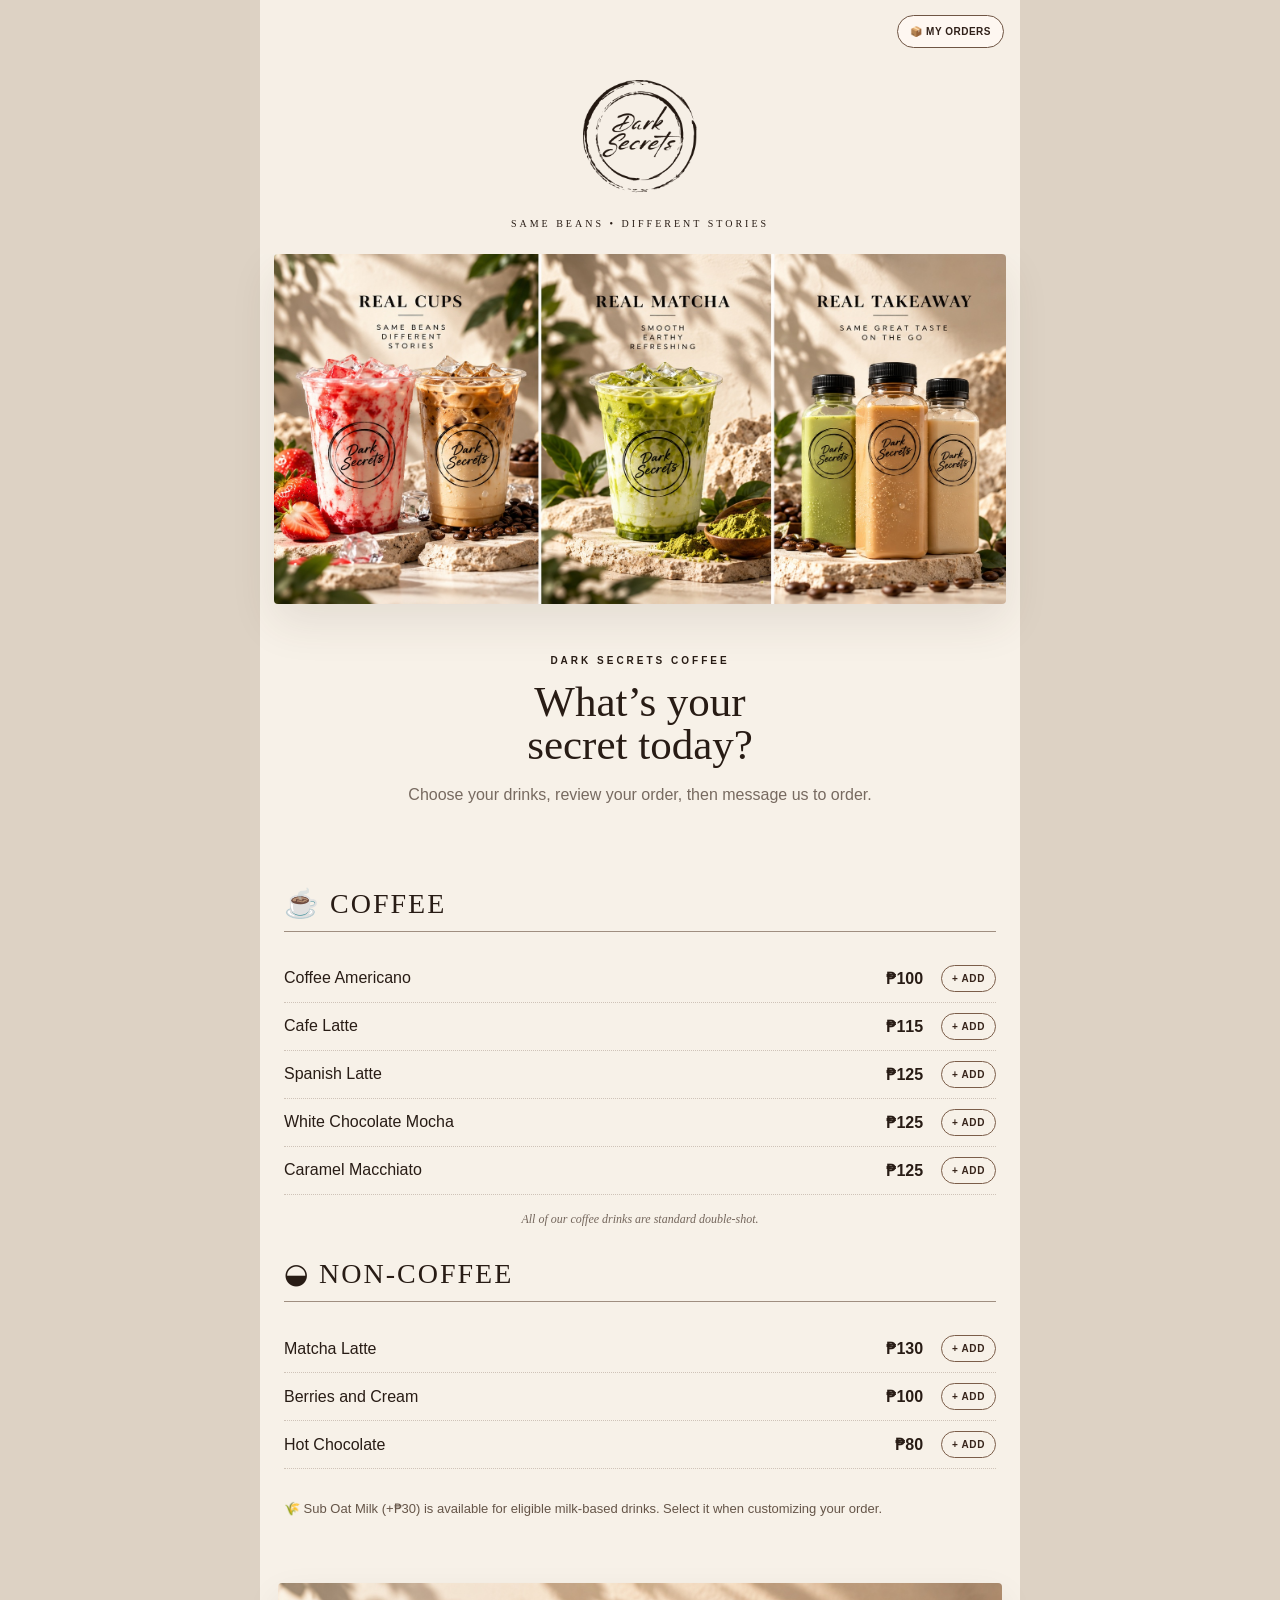
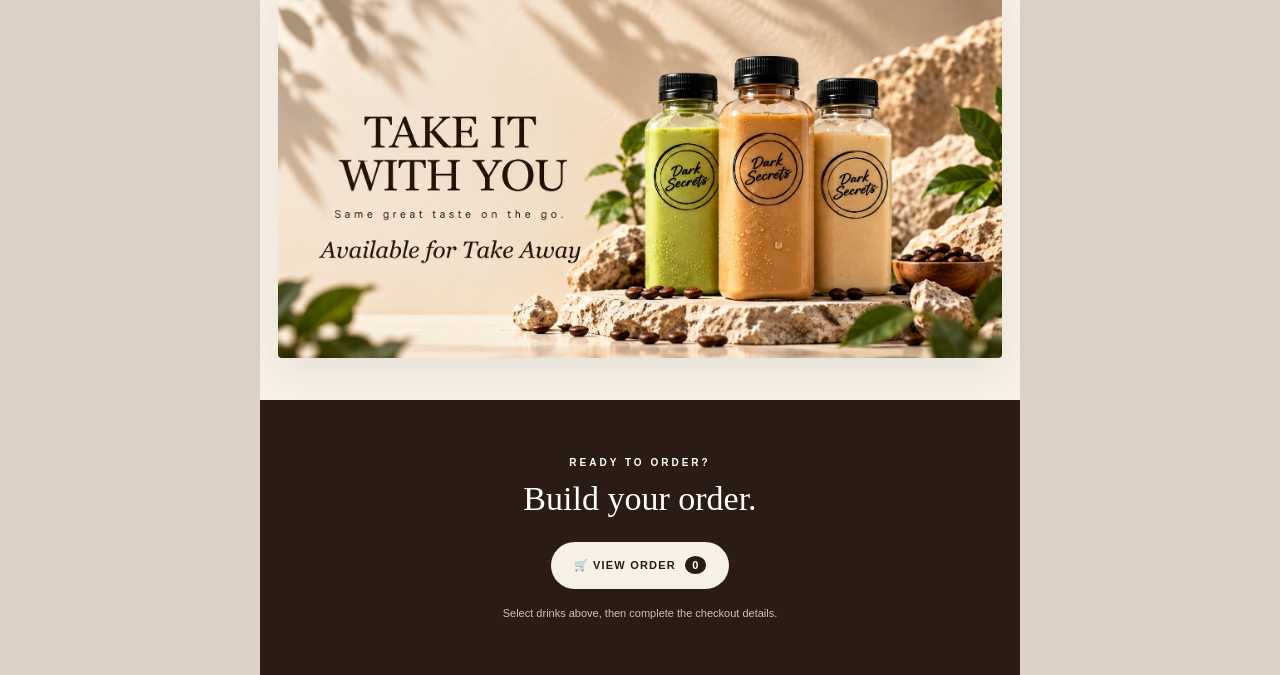
==== index.html @ 608a54c8 "Fix Messenger side-tab alignment and mobile positioning" ====
<!doctype html>
<html lang="en">
<head>
<meta charset="utf-8">
<meta name="viewport" content="width=device-width,initial-scale=1,viewport-fit=cover">
<meta name="theme-color" content="#f5efe6">
<title>Dark Secrets Coffee | Digital Menu</title>
<meta name="description" content="Dark Secrets Coffee digital menu">
<link rel="stylesheet" href="style.css?v=ui-test3">
<link rel="stylesheet" href="tracking.css?v=messenger-fix3">
<style>
/* TEST: show only the receipt when checkout has succeeded. */
#orderModal.confirmation-active > .order-sheet > .eyebrow,
#orderModal.confirmation-active > .order-sheet > #orderTitle,
#orderModal.confirmation-active > .order-sheet > #orderLines,
#orderModal.confirmation-active > .order-sheet > .order-total {
  display: none;
}
</style>

</head>
<body>
<main>
<header class="brand">
  <nav class="tracking-nav" aria-label="Order tracking"><button id="myOrdersBtn" type="button">📦 MY ORDERS <span id="savedOrdersCount"></span></button></nav>
  <img class="brand-logo" src="assets/dark-secrets-logo.png" alt="Dark Secrets Coffee logo">
  <p>SAME BEANS • DIFFERENT STORIES</p>
</header>
<section class="visual"><img src="assets/dark-secrets-products.jpg" alt="Dark Secrets featured drinks and takeaway bottles"></section>
<section class="welcome"><span>DARK SECRETS COFFEE</span><h1>What’s your<br>secret today?</h1><p>Choose your drinks, review your order, then message us to order.</p></section>

<section class="menu">
  <div class="group">
    <h2>☕ Coffee</h2>
    <div class="menu-item" data-name="Coffee Americano" data-price="100" data-drink="true"><span>Coffee Americano</span><b>₱100</b><button class="add-btn" type="button">+ ADD</button></div>
    <div class="menu-item" data-name="Cafe Latte" data-price="115" data-drink="true"><span>Cafe Latte</span><b>₱115</b><button class="add-btn" type="button">+ ADD</button></div>
    <div class="menu-item" data-name="Spanish Latte" data-price="125" data-drink="true"><span>Spanish Latte</span><b>₱125</b><button class="add-btn" type="button">+ ADD</button></div>
    <div class="menu-item" data-name="White Chocolate Mocha" data-price="125" data-drink="true"><span>White Chocolate Mocha</span><b>₱125</b><button class="add-btn" type="button">+ ADD</button></div>
    <div class="menu-item" data-name="Caramel Macchiato" data-price="125" data-drink="true"><span>Caramel Macchiato</span><b>₱125</b><button class="add-btn" type="button">+ ADD</button></div>
    <small>All of our coffee drinks are standard double-shot.</small>
  </div>
  <div class="group">
    <h2>◒ Non-Coffee</h2>
    <div class="menu-item" data-name="Matcha Latte" data-price="130" data-drink="true"><span>Matcha Latte</span><b>₱130</b><button class="add-btn" type="button">+ ADD</button></div>
    <div class="menu-item" data-name="Berries and Cream" data-price="100" data-drink="true"><span>Berries and Cream</span><b>₱100</b><button class="add-btn" type="button">+ ADD</button></div>
    <div class="menu-item" data-name="Hot Chocolate" data-price="80" data-drink="true"><span>Hot Chocolate</span><b>₱80</b><button class="add-btn" type="button">+ ADD</button></div>
  </div>
  <p class="oat-note">🌾 Sub Oat Milk (+₱30) is available for eligible milk-based drinks. Select it when customizing your order.</p>
</section>

<section class="take-banner"><img src="assets/takeaway-banner.jpg" alt="Dark Secrets Take It With You bottled takeaway drinks"></section>
<section class="cta"><span>READY TO ORDER?</span><h2>Build your order.</h2><button id="openOrder" class="order-main-btn" type="button">🛒 VIEW ORDER <em id="ctaCount">0</em></button><p id="ctaSummary">Select drinks above, then complete the checkout details.</p></section>
</main>


<div id="customizeModal" class="modal" aria-hidden="true">
 <div class="modal-backdrop" data-custom-close></div>
 <section class="order-sheet customize-sheet" role="dialog" aria-modal="true" aria-labelledby="customName">
  <button type="button" class="close-btn" data-custom-close aria-label="Close">×</button>
  <span class="eyebrow">CUSTOMIZE YOUR DRINK</span>
  <h2 id="customName">Drink</h2>
  <label class="custom-label" for="customPack">Packaging</label>
  <select id="customPack" class="custom-select"><option value="Regular Cup">Regular Cup</option><option value="Take Away Bottle">Take Away Bottle (+₱15)</option></select>
  <label id="customOatRow" class="custom-oat"><input type="checkbox" id="customOat"> Sub Oat Milk (+₱30)</label>
  <div class="custom-quantity"><strong>Quantity</strong><div class="qty"><button type="button" id="customMinus">−</button><b id="customQty">1</b><button type="button" id="customPlus">+</button></div></div>
  <div class="order-total"><span>Total</span><strong id="customPrice">₱0</strong></div>
  <p id="customError" class="custom-error" role="alert"></p>
  <button id="customAdd" class="order-main-btn custom-add" type="button">ADD TO CART</button>
 </section>
</div>

<div id="orderModal" class="modal" aria-hidden="true">
  <div class="modal-backdrop" data-close></div>
  <section class="order-sheet" role="dialog" aria-modal="true" aria-labelledby="orderTitle">
    <button class="close-btn" type="button" data-close aria-label="Close">×</button>
    <span class="eyebrow">DARK SECRETS COFFEE</span>
    <h2 id="orderTitle">Your Order</h2>
    <div id="orderLines" class="order-lines"></div>
    <div class="order-total"><span>Total</span><strong>₱<span id="modalTotal">0</span></strong></div>
    <div id="checkoutForm" class="checkout-step">
      <div class="checkout-heading"><h3>Checkout</h3><span>COMING SOON</span></div>
      <div class="customer-fields">
        <label id="nameField">Name <span class="required-mark">*</span><input id="customerName" type="text" autocomplete="name" maxlength="30" placeholder="Your name"><span class="field-error">Please enter your name.</span></label>
        <label id="phoneField">Mobile Number <span class="required-mark">*</span><input id="customerPhone" type="tel" inputmode="numeric" autocomplete="tel" maxlength="11" pattern="[0-9]{11}" placeholder="09XXXXXXXXX"><span class="field-error">Please enter your mobile number.</span></label>
        <div id="deliveryFields" class="delivery-fields show">
          <label id="addressField">Delivery Address <span class="required-mark">*</span><textarea id="deliveryAddress" rows="3" maxlength="120" placeholder="House/Unit, Street, Barangay, City"></textarea><span class="field-error">Please enter the delivery address.</span></label>
          <div class="pin-location-box"><div><strong>Exact Pin Location <span class="required-mark">*</span></strong><small>Required for delivery</small></div><button id="useLocation" class="location-btn" type="button">📍 USE MY LOCATION</button><p id="locationStatus">No pin location added yet.</p><p id="pinError" class="pin-error" role="alert" hidden>Please add your GPS pin before placing an order.</p><a id="viewPin" class="view-pin" href="#" target="_blank" rel="noopener" hidden>VIEW PIN ON MAP ↗</a></div>
          <label>Landmark <small>(optional)</small><input id="deliveryLandmark" type="text" maxlength="50" placeholder="e.g. near church, gate color"></label>
        </div>
        <fieldset class="payment-method" id="paymentField">
          <legend>Payment Method <span class="required-mark">*</span></legend>
          <label><input type="radio" name="paymentMethod" value="Cash"> Cash</label>
          <label><input type="radio" name="paymentMethod" value="GCash"> GCash</label>
          <label><input type="radio" name="paymentMethod" value="Maya"> Maya</label>
          <span class="field-error">Please choose a payment method.</span>
        </fieldset>
        <label>Notes <small>(optional)</small><textarea id="orderNotes" rows="3" maxlength="150" placeholder="e.g. less ice, no straw"></textarea><span id="notesCount" class="char-count">0 / 150</span></label>
      </div>
      <div id="turnstileMount" class="turnstile-mount" aria-label="Bot verification"></div>
      <p id="submitStatus" role="status" aria-live="polite"></p>
      <div class="checkout-actions">
        <button id="placeOrder" class="place-order-btn" type="button" disabled aria-disabled="true">🚧 ONLINE ORDERING — UNDER CONSTRUCTION</button>
        <button id="messengerOrder" class="secondary-order-btn" type="button">COPY ORDER & OPEN MESSENGER</button>
      </div>
      <p class="checkout-note">Online ordering is under construction. Orders are not submitted through this website yet. You can use Messenger to send an order manually.</p>
    </div>
    <div id="orderConfirmation" class="confirmation">
      <div class="confirmation-icon">✓</div>
      <span class="phase-badge">COMING SOON</span>
      <h3>Order looks good.</h3>
      <p>The checkout flow passed. In Phase 2, this is where the order will be saved and sent to the owner's admin page.</p>
      <div id="confirmationCard" class="confirmation-card"></div>
      <div id="trackingActions" class="tracking-actions" hidden><a id="trackOrderLink" class="tracking-primary" href="track.html">TRACK MY ORDER ↗</a><button id="copyTrackingLink" type="button">COPY TRACKING LINK</button><p>Keep your private link safe. Anyone with it can view your order status.</p></div>
      <button id="newTestOrder" class="new-order-btn" type="button">CREATE ANOTHER TEST ORDER</button>
    </div>
  </section>
</div>
<div id="myOrdersModal" class="modal" aria-hidden="true"><div class="modal-backdrop" data-my-orders-close></div><section class="order-sheet" role="dialog" aria-modal="true" aria-labelledby="myOrdersTitle"><button class="close-btn" type="button" data-my-orders-close aria-label="Close">×</button><span class="eyebrow">DARK SECRETS COFFEE</span><h2 id="myOrdersTitle">My Orders</h2><p class="my-orders-note">Saved only on this browser. Keep your tracking links if you switch devices.</p><div id="myOrdersList"></div></section></div>
<div class="messenger-widget" aria-label="Messenger support">
  <span class="messenger-tip" id="messengerTip">Need help? 👋</span>
  <a class="floating-messenger" href="https://m.me/DarkSecretsCoffee" target="_blank" rel="noopener noreferrer" aria-label="Chat with Dark Secrets Coffee on Messenger" title="Chat on Messenger">
    <svg class="messenger-logo" viewBox="0 0 36 36" aria-hidden="true" focusable="false" xmlns="http://www.w3.org/2000/svg"><path fill="currentColor" d="M18 2C9.16 2 2 8.63 2 16.8c0 4.64 2.32 8.77 5.94 11.48V34l5.43-2.98c1.47.41 3.02.63 4.63.63 8.84 0 16-6.63 16-14.85S26.84 2 18 2Zm1.59 19.91-4.08-4.35-7.96 4.35 8.75-9.28 4.19 4.35 7.85-4.35-8.75 9.28Z"/></svg>
  </a>
</div>
<script src="tracking-common.js?v=1"></script>
<script src="messenger-ui.js?v=3" defer></script>
<script src="https://challenges.cloudflare.com/turnstile/v0/api.js?render=explicit" async defer></script>
<script src="supabase-config.js"></script>
<script src="checkout-config.js"></script>
<script src="order.js?v=tracking-test1"></script>
</body>
</html>
---- style.css ----
*{box-sizing:border-box}html{scroll-behavior:smooth}body{margin:0;background:#ddd2c4;color:#281c15;font-family:Arial,Helvetica,sans-serif}main{max-width:760px;margin:auto;background:#f7f1e8;min-height:100vh}.brand{text-align:center;padding:35px 20px 25px;background:#f6efe6}.logo{width:118px;height:118px;margin:auto;border:2px solid #2b1d16;border-radius:50%;display:flex;flex-direction:column;justify-content:center;font:italic 27px/22px Georgia,serif;transform:rotate(-4deg);position:relative}.logo:after{content:"";position:absolute;inset:7px;border:1px solid #2b1d16;border-radius:50%}.brand p{font:10px Georgia,serif;letter-spacing:3px;margin:18px 0 0}.visual{padding:0 14px}.visual img{display:block;width:100%;border-radius:4px;box-shadow:0 18px 45px #4c37251c}.welcome{text-align:center;padding:46px 24px 30px}.welcome>span,.cta>span{font-size:10px;font-weight:800;letter-spacing:3px}.welcome h1{font:400 43px/1 Georgia,serif;margin:12px 0}.welcome p{color:#776a60;line-height:1.6}.menu{padding:10px 24px 44px}.group{margin:18px 0 30px}.group h2{font:400 28px Georgia,serif;text-transform:uppercase;letter-spacing:2px;border-bottom:1px solid #9f8e80;padding-bottom:11px}.group>div{display:flex;justify-content:space-between;gap:18px;padding:10px 0;border-bottom:1px dotted #cfc3b8}.group b{white-space:nowrap}.group small{display:block;text-align:center;font:italic 12px Georgia,serif;color:#74665c;margin-top:17px}.addon{display:flex;justify-content:space-between;align-items:end;background:#e9ded2;border-radius:15px;padding:17px 18px}.addon small{display:block;font-size:9px;letter-spacing:2px;margin-bottom:5px}.take{margin:0 18px 42px;padding:16px;background:#e9ddcc;display:grid;grid-template-columns:.85fr 1.15fr;align-items:center;gap:12px;clip-path:polygon(1% 2%,99% 0,100% 96%,2% 100%,0 52%)}.take-text{text-align:center;padding:20px 8px}.take-text>p:first-child,.take h2{font:400 38px/1 Georgia,serif;margin:0}.take-text>span{display:block;font-size:9px;letter-spacing:3px;margin:18px}.script{font:italic 20px Georgia,serif;transform:rotate(-3deg)}.take img{width:100%;height:310px;object-fit:cover;border-radius:4px}.cta{text-align:center;background:#2a1c15;color:#fff;padding:52px 24px}.cta h2{font:400 34px Georgia,serif;margin:10px 0 24px}.cta a{display:inline-block;background:#f7f1e8;color:#2a1c15;text-decoration:none;border-radius:999px;padding:17px 23px;font-size:11px;font-weight:800;letter-spacing:1.4px}.cta p{font-size:11px;color:#d1c0b4;margin:18px 0 0}@media(max-width:500px){.take{grid-template-columns:.8fr 1.2fr;padding:10px}.take img{height:245px}.take-text>p:first-child,.take h2{font-size:27px}.take-text>span{letter-spacing:2px}.script{font-size:16px}.brand{padding-top:27px}.logo{width:100px;height:100px;font-size:23px;line-height:20px}.visual{padding:0 8px}.welcome h1{font-size:38px}.menu{padding-left:18px;padding-right:18px}}
.take-banner{margin:0 18px 42px}
.take-banner img{display:block;width:100%;height:auto;object-fit:contain;border-radius:4px;box-shadow:0 14px 36px rgba(56,39,26,.08)}
@media(max-width:500px){.take-banner{margin:0 8px 30px}.take-banner img{width:100%;height:auto}}

.brand-logo{display:block;width:128px;height:128px;object-fit:contain;margin:0 auto}
@media(max-width:500px){.brand-logo{width:110px;height:110px}}

/* Mini ordering system */
.menu-item{display:grid!important;grid-template-columns:minmax(0,1fr) auto auto;align-items:center;gap:10px}
.menu-item>b{min-width:48px;text-align:right}
.add-btn{border:1px solid #7b5d49;background:transparent;color:#38251b;border-radius:999px;padding:7px 10px;font-size:10px;font-weight:800;letter-spacing:.6px;cursor:pointer}
.add-btn.active{background:#2a1c15;color:#fff}
.addon.menu-item{display:grid!important;grid-template-columns:minmax(0,1fr) auto auto}
.order-main-btn{border:0;background:#f7f1e8;color:#2a1c15;border-radius:999px;padding:17px 23px;font-size:11px;font-weight:800;letter-spacing:1.2px;cursor:pointer}.order-main-btn em{font-style:normal;background:#2a1c15;color:#fff;border-radius:50%;padding:3px 7px;margin-left:5px}
.cart-bar{position:fixed;z-index:20;left:50%;bottom:14px;transform:translateX(-50%);width:min(calc(100% - 28px),720px);border:0;border-radius:16px;background:#2a1c15;color:#fff;padding:15px 18px;box-shadow:0 12px 35px #1f140f55;display:flex;justify-content:space-between;align-items:center;cursor:pointer}.cart-bar[hidden]{display:none}.cart-bar span{font-weight:700}.cart-bar strong{font-size:12px}
.modal{position:fixed;z-index:50;inset:0;display:none}.modal.open{display:block}.modal-backdrop{position:absolute;inset:0;background:#21150fb3}.order-sheet{position:absolute;left:50%;bottom:0;transform:translateX(-50%);width:min(100%,760px);max-height:92vh;overflow:auto;background:#f7f1e8;border-radius:24px 24px 0 0;padding:30px 22px calc(24px + env(safe-area-inset-bottom));box-shadow:0 -20px 60px #0003}.close-btn{position:absolute;right:18px;top:15px;border:0;background:#e9ded2;width:34px;height:34px;border-radius:50%;font-size:24px;line-height:1;cursor:pointer}.eyebrow{font-size:9px;font-weight:800;letter-spacing:2.5px}.order-sheet h2{font:400 34px Georgia,serif;margin:8px 0 18px}.order-lines{border-top:1px solid #c9b9ac}.order-line{display:grid;grid-template-columns:1fr auto;gap:12px;padding:13px 0;border-bottom:1px dotted #cfc3b8}.order-line-name{font-weight:600}.order-line-price{font-size:12px;color:#78685d;margin-top:3px}.qty{display:flex;align-items:center;gap:10px}.qty button{width:30px;height:30px;border:1px solid #a99280;border-radius:50%;background:#fff8f0;font-size:18px;cursor:pointer}.qty b{min-width:16px;text-align:center}.order-total{display:flex;justify-content:space-between;font:400 22px Georgia,serif;padding:18px 0}.customer-fields{display:grid;gap:13px;padding:16px;background:#eadfd3;border-radius:15px}.customer-fields label{font-size:12px;font-weight:700}.customer-fields small{font-weight:400;color:#79695f}.customer-fields input,.customer-fields textarea{display:block;width:100%;margin-top:7px;border:1px solid #c9b7a7;background:#fffaf4;border-radius:10px;padding:12px;font:14px Arial,Helvetica,sans-serif;color:#281c15}.messenger-btn{width:100%;border:0;background:#2a1c15;color:#fff;border-radius:999px;padding:17px 16px;margin-top:18px;font-size:11px;font-weight:800;letter-spacing:1px;cursor:pointer}.messenger-btn:disabled{opacity:.45}.copy-hint{text-align:center;font-size:10px;color:#76665c;line-height:1.5;margin:10px 5px 0}
@media(max-width:500px){.menu-item{grid-template-columns:minmax(0,1fr) auto auto;gap:7px}.add-btn{padding:6px 8px;font-size:9px}.group>div{padding:10px 0}.order-sheet{padding-left:18px;padding-right:18px}}

.order-method{border:0;padding:0;margin:0;display:flex;gap:10px;flex-wrap:wrap}
.order-method legend{font-size:12px;font-weight:700;margin-bottom:7px;width:100%}
.order-method label{display:flex;align-items:center;gap:7px;background:#fffaf4;border:1px solid #c9b7a7;border-radius:999px;padding:10px 14px;cursor:pointer;font-weight:600}
.order-method input{width:auto!important;margin:0!important;accent-color:#2a1c15}

/* Phase 1 checkout */
.checkout-step{margin-top:8px}
.checkout-heading{display:flex;justify-content:space-between;align-items:end;gap:12px;margin:18px 0 10px}
.checkout-heading h3{font:400 23px Georgia,serif;margin:0}.checkout-heading span{font-size:9px;font-weight:800;letter-spacing:1.6px;color:#806d60}
.required-mark{color:#8b2e25}
.field-error{display:none;color:#8b2e25;font-size:10px;margin-top:5px}.has-error .field-error{display:block}.has-error input,.has-error textarea{border-color:#8b2e25!important}
.delivery-fields{display:none;gap:13px}.delivery-fields.show{display:grid}
.payment-method{border:0;padding:0;margin:0;display:grid;grid-template-columns:repeat(3,1fr);gap:8px}.payment-method legend{font-size:12px;font-weight:700;margin-bottom:7px;grid-column:1/-1}.payment-method label{display:flex;justify-content:center;align-items:center;gap:6px;background:#fffaf4;border:1px solid #c9b7a7;border-radius:12px;padding:11px 8px;cursor:pointer;font-weight:700}.payment-method input{width:auto!important;margin:0!important;accent-color:#2a1c15}
.checkout-actions{display:grid;gap:9px;margin-top:18px}.place-order-btn{width:100%;border:0;background:#2a1c15;color:#fff;border-radius:999px;padding:17px 16px;font-size:11px;font-weight:800;letter-spacing:1px;cursor:pointer}.place-order-btn:disabled{opacity:.8;cursor:not-allowed;background:#a78b75;color:#fff}.secondary-order-btn{width:100%;border:1px solid #7b5d49;background:transparent;color:#38251b;border-radius:999px;padding:14px 16px;font-size:10px;font-weight:800;letter-spacing:.8px;cursor:pointer}
.checkout-note{text-align:center;font-size:10px;color:#76665c;line-height:1.5;margin:9px 5px 0}.phase-badge{display:inline-block;background:#e3d5c7;border-radius:999px;padding:5px 8px;font-size:9px;font-weight:800;letter-spacing:1px;margin-bottom:5px}
.confirmation{display:none;text-align:center;padding:12px 0 4px}.confirmation.show{display:block}.confirmation-icon{width:58px;height:58px;border-radius:50%;display:grid;place-items:center;margin:0 auto 14px;background:#2a1c15;color:#fff;font-size:27px}.confirmation h3{font:400 30px Georgia,serif;margin:0 0 7px}.confirmation p{color:#76665c;line-height:1.55;margin:5px 0}.confirmation-card{text-align:left;background:#eadfd3;border-radius:15px;padding:15px;margin:18px 0}.confirmation-card div{display:flex;justify-content:space-between;gap:14px;padding:6px 0;border-bottom:1px dotted #c5b3a4;font-size:12px}.confirmation-card div:last-child{border-bottom:0}.confirmation-card strong{text-align:right}.new-order-btn{width:100%;border:1px solid #7b5d49;background:transparent;color:#38251b;border-radius:999px;padding:14px 16px;font-size:10px;font-weight:800;letter-spacing:.8px;cursor:pointer}
@media(max-width:420px){.payment-method{grid-template-columns:1fr}.payment-method label{justify-content:flex-start}.checkout-heading{align-items:start;flex-direction:column;gap:3px}}
.pin-location-box{background:#fffaf4;border:1px solid #c9b7a7;border-radius:12px;padding:12px}.pin-location-box>div{display:flex;justify-content:space-between;gap:10px;align-items:center}.pin-location-box strong{font-size:12px}.pin-location-box small{font-size:10px;color:#79695f}.location-btn{width:100%;margin-top:10px;border:1px solid #7b5d49;background:#f7f1e8;color:#38251b;border-radius:999px;padding:12px;font-size:10px;font-weight:800;letter-spacing:.6px;cursor:pointer}.location-btn:disabled{opacity:.6}.pin-location-box p{font-size:10px;color:#79695f;margin:8px 2px 0;line-height:1.4}.view-pin{display:inline-block;margin-top:7px;color:#38251b;font-size:10px;font-weight:800;letter-spacing:.5px}.confirmation-card .summary-section{display:block;padding:10px 0}.confirmation-card .summary-section>strong{display:block;text-align:left;margin-bottom:6px}.confirmation-card .summary-item{display:flex;justify-content:space-between;gap:12px;padding:4px 0;border:0}.confirmation-card .summary-address{display:block;line-height:1.45}.confirmation-card .summary-address strong{display:block;text-align:left;margin-top:3px}.confirmation-card a{color:#38251b}

.view-pin[hidden]{display:none!important}

.menu-qty{display:flex;align-items:center;gap:8px;justify-content:flex-end}
.menu-qty[hidden]{display:none!important}
.menu-qty button{width:30px;height:30px;border:1px solid #7b5d49;background:transparent;color:#38251b;border-radius:50%;font-size:18px;line-height:1;cursor:pointer;display:grid;place-items:center;padding:0}
.menu-qty .menu-count{min-width:16px;text-align:center;font-size:13px}
@media(max-width:500px){.menu-qty{gap:6px}.menu-qty button{width:28px;height:28px;font-size:17px}}

.add-btn[hidden]{display:none!important}

/* Phase 1 final candidate cleanup */
.cta #ctaSummary{min-height:16px}
.menu-qty button:disabled,.qty button:disabled{opacity:.35;cursor:not-allowed}
.packaging-choice{display:flex;gap:6px;flex-wrap:wrap;margin-top:9px}
.packaging-choice button{border:1px solid #b8a493;background:#fffaf4;color:#4a382d;border-radius:999px;padding:7px 9px;font-size:9px;font-weight:700;cursor:pointer}
.packaging-choice button.selected{background:#2a1c15;color:#fff;border-color:#2a1c15}
.char-count{display:block;text-align:right;margin-top:5px;font-size:9px;color:#79695f}
.summary-addon{font-weight:400;color:#79695f;line-height:1.4}
@media(max-width:500px){.packaging-choice{max-width:230px}.packaging-choice button{font-size:8.5px;padding:6px 8px}}

/* Delivery-only checkout */
.customer-fields textarea{resize:none;max-width:100%;min-width:0;box-sizing:border-box}
.customer-fields input{min-width:0;box-sizing:border-box}
.delivery-fields{display:grid}
.pin-error{color:#8b2e25!important;font-weight:700;margin-top:6px!important}
.pin-error[hidden]{display:none!important}

/* Separate quantity controls for each packaging type */
.split-packaging{width:100%;min-width:0}
.packaging-rows{display:grid;gap:10px;margin-top:12px}
.packaging-row{display:flex;align-items:center;justify-content:space-between;gap:12px;padding:9px 0;border-top:1px dotted #d8c8b8}
.packaging-row strong{display:block;font-size:13px}
.packaging-row small{display:block;font-size:12px;color:#79675b;margin-top:3px}
.packaging-row .qty{flex-shrink:0}

.oat-note{font-size:13px;color:#655548;margin:12px 0 20px;line-height:1.5}

/* Per-drink customization dialog */
.customize-sheet{max-width:520px}.custom-label{display:block;font-size:13px;font-weight:700;margin:18px 0 8px}.custom-select{width:100%;padding:13px;border:1px solid #b9a595;border-radius:12px;background:#fffaf4;color:#281c15;font:15px Arial,sans-serif}.custom-oat{display:flex;align-items:center;gap:10px;margin:18px 0;font-size:14px;font-weight:600}.custom-oat[hidden]{display:none}.custom-oat input{width:20px;height:20px;accent-color:#38251b}.custom-quantity{display:flex;align-items:center;justify-content:space-between;border-top:1px solid #d6c9bd;padding:18px 0}.custom-add{width:100%;margin-top:6px}.custom-error{color:#a33224;font-size:12px;min-height:1em}.order-line{align-items:center}
---- tracking.css ----
/* TEST customer tracking additions */
.tracking-nav{text-align:center;background:#f6efe6;padding:0 16px 18px}.tracking-nav button,.tracking-actions button,.tracking-primary{border:1px solid #6f5544;border-radius:999px;background:transparent;color:#302019;padding:12px 18px;font-size:11px;font-weight:800;letter-spacing:.5px;cursor:pointer;text-decoration:none}.tracking-actions{display:grid;gap:10px;margin:18px 0}.tracking-actions[hidden]{display:none}.tracking-primary{background:#2a1c15;color:white;display:block}.tracking-actions p,.my-orders-note{font-size:11px;color:#76665c;line-height:1.6}.saved-order{padding:16px 0;border-bottom:1px solid #cbb8a9;display:flex;align-items:center;justify-content:space-between;gap:10px}.saved-order a{color:#39281d;font-size:11px;font-weight:bold}.floating-messenger{position:fixed;right:18px;bottom:84px;z-index:45;display:grid;place-items:center;width:52px;height:52px;border-radius:50%;background:#2a1c15;color:#fff;text-decoration:none;font-size:26px;box-shadow:0 8px 25px #0004}.track-shell{max-width:660px;min-height:100vh;margin:auto;padding:25px 20px 55px;background:#f7f1e8}.track-top{display:flex;justify-content:space-between;align-items:center;gap:12px}.track-top a{color:#302019;font-size:12px;font-weight:bold}.track-logo{width:86px;height:86px;object-fit:contain}.track-card{background:#eadfd3;border-radius:18px;padding:22px;margin-top:25px}.track-card h1{font:normal 34px Georgia,serif;margin:10px 0}.track-status{font-weight:bold;margin:12px 0}.track-stages{padding:0;list-style:none;margin:24px 0}.track-stages li{padding:14px 12px 14px 36px;position:relative;border-left:2px solid #c5b3a4;color:#85756a}.track-stages li:before{content:'○';position:absolute;left:-9px;top:12px;background:#eadfd3}.track-stages li.done{font-weight:bold;color:#2a1c15;border-left-color:#2a1c15}.track-stages li.done:before{content:'●'}.track-footer{display:flex;gap:12px;flex-wrap:wrap;margin-top:20px}.track-footer a,.track-footer button{padding:12px 16px;border-radius:999px;background:#2a1c15;color:white;border:0;text-decoration:none;font-size:11px;font-weight:bold;cursor:pointer}#trackingMessage{font-size:12px;line-height:1.6;color:#705c4e}

/* UI-only test: top-right My Orders without changing its count or tracking logic */
.brand{position:relative;padding-top:72px}
.brand .tracking-nav{position:absolute;top:15px;right:16px;padding:0;background:transparent;text-align:right;z-index:2}
.brand .tracking-nav button{font-size:10px;padding:10px 12px;background:rgba(255,250,244,.85);white-space:nowrap}
@media(max-width:500px){.brand{padding-top:70px}.brand .tracking-nav{right:12px;top:12px}.brand .tracking-nav button{font-size:9px;padding:9px 10px}}
/* Messenger edge tab v3: unified bubble/icon alignment, minimal idle footprint. */
.messenger-widget{position:fixed;right:0;top:38%;bottom:auto;z-index:45;display:flex;align-items:center;gap:0;width:max-content;max-width:calc(100vw - 6px);transform:translateX(calc(100% - 14px));transition:transform .32s ease;pointer-events:auto}
.messenger-widget.is-expanded,.messenger-widget:focus-within{transform:translateX(0)}
.messenger-widget .floating-messenger{position:relative;inset:auto;display:grid;place-items:center;flex:0 0 42px;width:42px;min-width:42px;height:46px;border-radius:14px 0 0 14px;background:rgba(0,132,255,.75);color:#fff;border:1px solid rgba(255,255,255,.45);border-right:0;box-shadow:-3px 4px 12px rgba(22,38,54,.13);backdrop-filter:blur(8px);-webkit-backdrop-filter:blur(8px);text-decoration:none;outline-offset:-3px;transition:background .2s}
.messenger-widget .floating-messenger:hover,.messenger-widget .floating-messenger:focus-visible{background:rgba(0,132,255,1);width:42px}
.messenger-logo{display:block;width:25px;height:25px;flex:none}
.messenger-tip{display:flex;align-items:center;justify-content:center;align-self:center;height:38px;box-sizing:border-box;font-size:12px;font-weight:700;color:#65452f;padding:0 12px;background:rgba(255,250,244,.78);border:1px solid rgba(255,255,255,.65);border-right:0;border-radius:12px 0 0 12px;box-shadow:0 4px 12px rgba(41,28,19,.09);backdrop-filter:blur(9px);-webkit-backdrop-filter:blur(9px);white-space:nowrap;opacity:0;visibility:hidden;transition:opacity .2s,visibility .2s;margin:0 -1px 0 0;transform:none}
.messenger-widget.is-expanded .messenger-tip,.messenger-widget:focus-within .messenger-tip{opacity:1;visibility:visible;transform:none}
@media(max-width:500px){.messenger-widget{top:36%}.messenger-widget .floating-messenger{height:42px;flex-basis:40px;width:40px;min-width:40px}.messenger-widget .floating-messenger:hover,.messenger-widget .floating-messenger:focus-visible{width:40px}.messenger-logo{width:23px;height:23px}.messenger-tip{font-size:11px;height:35px;padding:0 10px}}
@media(prefers-reduced-motion:reduce){.messenger-widget,.messenger-tip{transition:none}}
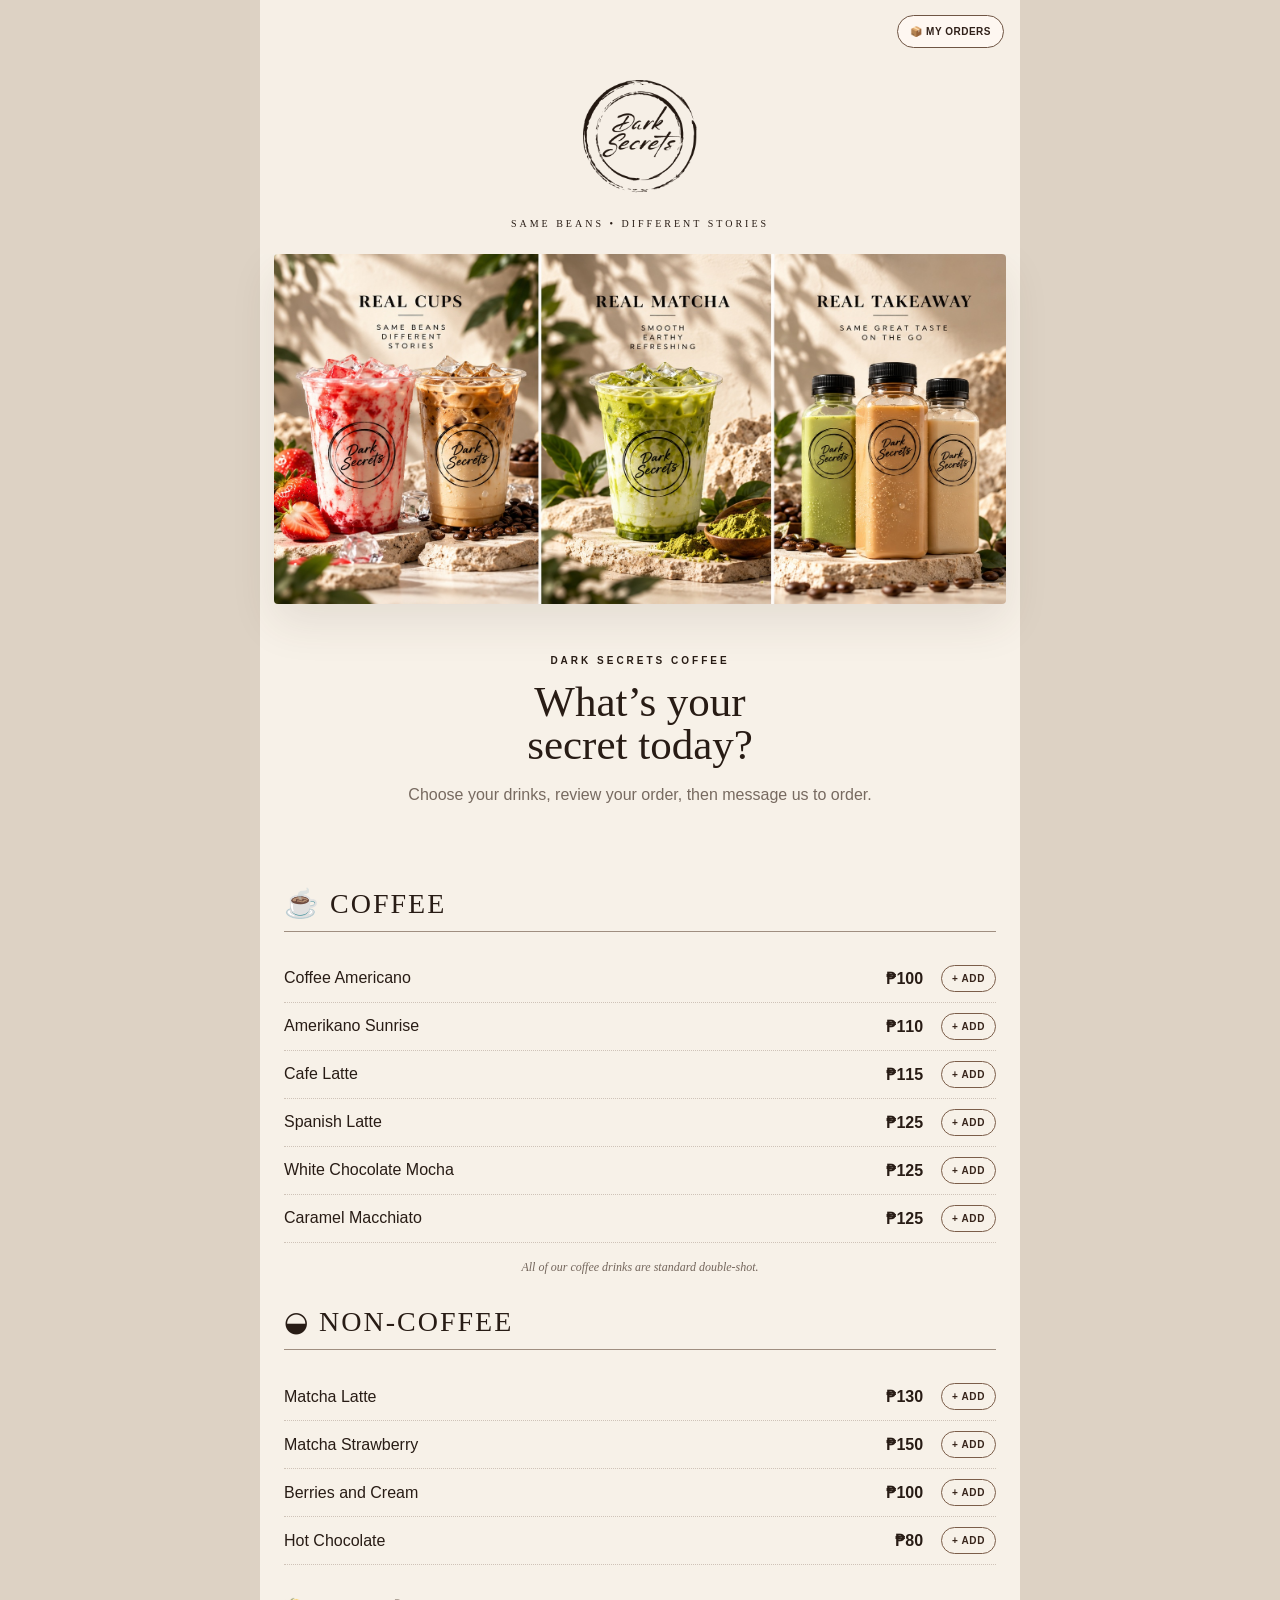
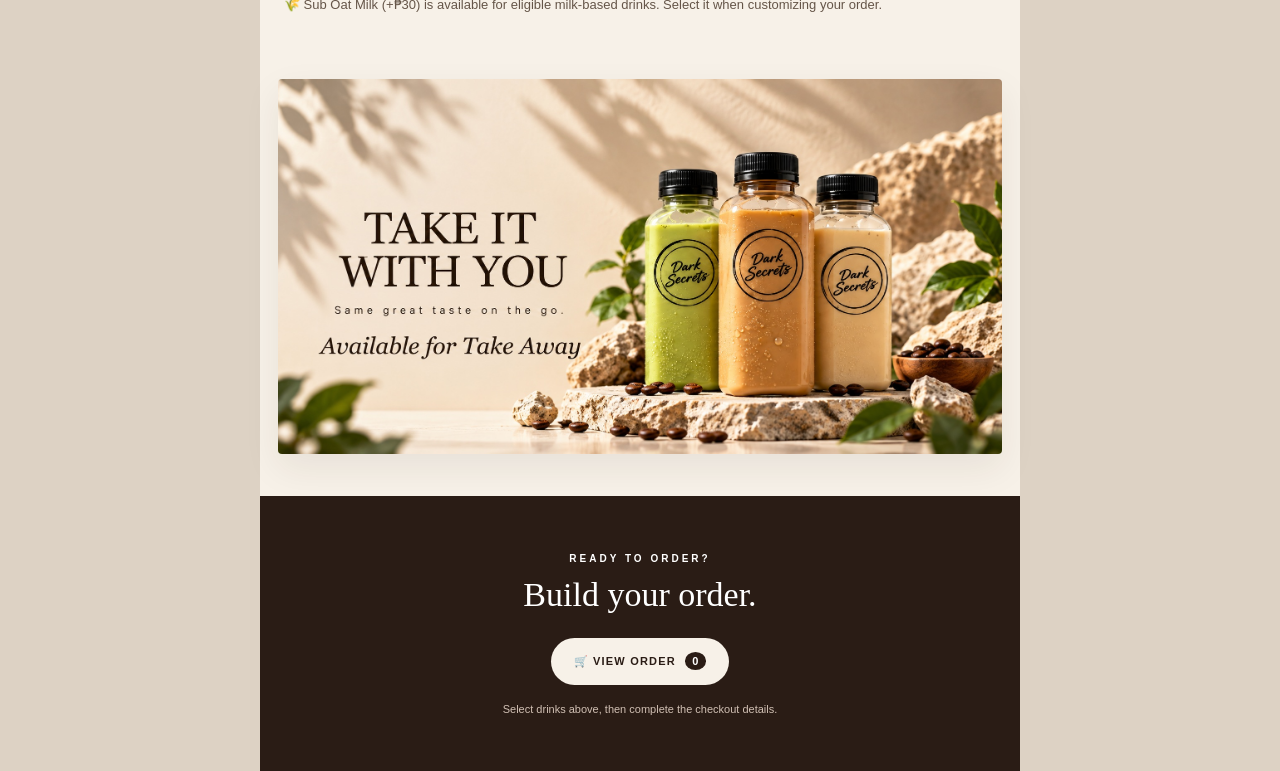
==== commit c9ad3597: "Add Amerikano Sunrise and Matcha Strawberry to menu" ====
--- a/index.html
+++ b/index.html
@@ -6,10 +6,10 @@
 <meta name="theme-color" content="#f5efe6">
 <title>Dark Secrets Coffee | Digital Menu</title>
 <meta name="description" content="Dark Secrets Coffee digital menu">
-<link rel="stylesheet" href="style.css?v=ui-test3">
+<link rel="stylesheet" href="style.css?v=payment-phase1-20261015">
 <link rel="stylesheet" href="tracking.css?v=messenger-fix3">
 <style>
-/* TEST: show only the receipt when checkout has succeeded. */
+/* Show only the receipt when checkout has succeeded. */
 #orderModal.confirmation-active > .order-sheet > .eyebrow,
 #orderModal.confirmation-active > .order-sheet > #orderTitle,
 #orderModal.confirmation-active > .order-sheet > #orderLines,
@@ -33,6 +33,7 @@
   <div class="group">
     <h2>☕ Coffee</h2>
     <div class="menu-item" data-name="Coffee Americano" data-price="100" data-drink="true"><span>Coffee Americano</span><b>₱100</b><button class="add-btn" type="button">+ ADD</button></div>
+    <div class="menu-item" data-name="Amerikano Sunrise" data-price="110" data-drink="true"><span>Amerikano Sunrise</span><b>₱110</b><button class="add-btn" type="button">+ ADD</button></div>
     <div class="menu-item" data-name="Cafe Latte" data-price="115" data-drink="true"><span>Cafe Latte</span><b>₱115</b><button class="add-btn" type="button">+ ADD</button></div>
     <div class="menu-item" data-name="Spanish Latte" data-price="125" data-drink="true"><span>Spanish Latte</span><b>₱125</b><button class="add-btn" type="button">+ ADD</button></div>
     <div class="menu-item" data-name="White Chocolate Mocha" data-price="125" data-drink="true"><span>White Chocolate Mocha</span><b>₱125</b><button class="add-btn" type="button">+ ADD</button></div>
@@ -42,6 +43,7 @@
   <div class="group">
     <h2>◒ Non-Coffee</h2>
     <div class="menu-item" data-name="Matcha Latte" data-price="130" data-drink="true"><span>Matcha Latte</span><b>₱130</b><button class="add-btn" type="button">+ ADD</button></div>
+    <div class="menu-item" data-name="Matcha Strawberry" data-price="150" data-drink="true"><span>Matcha Strawberry</span><b>₱150</b><button class="add-btn" type="button">+ ADD</button></div>
     <div class="menu-item" data-name="Berries and Cream" data-price="100" data-drink="true"><span>Berries and Cream</span><b>₱100</b><button class="add-btn" type="button">+ ADD</button></div>
     <div class="menu-item" data-name="Hot Chocolate" data-price="80" data-drink="true"><span>Hot Chocolate</span><b>₱80</b><button class="add-btn" type="button">+ ADD</button></div>
   </div>
@@ -59,11 +61,11 @@
   <button type="button" class="close-btn" data-custom-close aria-label="Close">×</button>
   <span class="eyebrow">CUSTOMIZE YOUR DRINK</span>
   <h2 id="customName">Drink</h2>
-  <label class="custom-label" for="customPack">Packaging</label>
-  <select id="customPack" class="custom-select"><option value="Regular Cup">Regular Cup</option><option value="Take Away Bottle">Take Away Bottle (+₱15)</option></select>
+  <p class="packaging-hint">Set the quantity for each packaging. You can reduce either to zero.</p>
   <label id="customOatRow" class="custom-oat"><input type="checkbox" id="customOat"> Sub Oat Milk (+₱30)</label>
-  <div class="custom-quantity"><strong>Quantity</strong><div class="qty"><button type="button" id="customMinus">−</button><b id="customQty">1</b><button type="button" id="customPlus">+</button></div></div>
-  <div class="order-total"><span>Total</span><strong id="customPrice">₱0</strong></div>
+  <div class="custom-quantity"><span><strong>Regular Cup</strong><small>Standard price</small></span><div class="qty"><button type="button" id="customCupMinus" aria-label="Remove one regular cup">−</button><b id="customCupQty">0</b><button type="button" id="customCupPlus" aria-label="Add one regular cup">+</button></div></div>
+  <div class="custom-quantity"><span><strong>Takeaway Bottle</strong><small>+₱15 each</small></span><div class="qty"><button type="button" id="customBottleMinus" aria-label="Remove one takeaway bottle">−</button><b id="customBottleQty">0</b><button type="button" id="customBottlePlus" aria-label="Add one takeaway bottle">+</button></div></div>
+  <div class="order-total"><span>Drinks subtotal</span><strong id="customPrice">₱0</strong></div>
   <p id="customError" class="custom-error" role="alert"></p>
   <button id="customAdd" class="order-main-btn custom-add" type="button">ADD TO CART</button>
  </section>
@@ -76,7 +78,7 @@
     <span class="eyebrow">DARK SECRETS COFFEE</span>
     <h2 id="orderTitle">Your Order</h2>
     <div id="orderLines" class="order-lines"></div>
-    <div class="order-total"><span>Total</span><strong>₱<span id="modalTotal">0</span></strong></div>
+    <div class="order-total"><span>Drinks subtotal</span><strong>₱<span id="modalTotal">0</span></strong></div>
     <div id="checkoutForm" class="checkout-step">
       <div class="checkout-heading"><h3>Checkout</h3><span>COMING SOON</span></div>
       <div class="customer-fields">
@@ -87,13 +89,7 @@
           <div class="pin-location-box"><div><strong>Exact Pin Location <span class="required-mark">*</span></strong><small>Required for delivery</small></div><button id="useLocation" class="location-btn" type="button">📍 USE MY LOCATION</button><p id="locationStatus">No pin location added yet.</p><p id="pinError" class="pin-error" role="alert" hidden>Please add your GPS pin before placing an order.</p><a id="viewPin" class="view-pin" href="#" target="_blank" rel="noopener" hidden>VIEW PIN ON MAP ↗</a></div>
           <label>Landmark <small>(optional)</small><input id="deliveryLandmark" type="text" maxlength="50" placeholder="e.g. near church, gate color"></label>
         </div>
-        <fieldset class="payment-method" id="paymentField">
-          <legend>Payment Method <span class="required-mark">*</span></legend>
-          <label><input type="radio" name="paymentMethod" value="Cash"> Cash</label>
-          <label><input type="radio" name="paymentMethod" value="GCash"> GCash</label>
-          <label><input type="radio" name="paymentMethod" value="Maya"> Maya</label>
-          <span class="field-error">Please choose a payment method.</span>
-        </fieldset>
+        <div class="delivery-payment-notice" role="note"><strong>🚚 Delivery via Lalamove or GrabExpress</strong><p>Submit your order first. The owner will check the courier fee and confirm your final total before you pay.</p><small>Payment options (GCash / Maya) will be shown on your private tracking page after the delivery fee is confirmed.</small></div>
         <label>Notes <small>(optional)</small><textarea id="orderNotes" rows="3" maxlength="150" placeholder="e.g. less ice, no straw"></textarea><span id="notesCount" class="char-count">0 / 150</span></label>
       </div>
       <div id="turnstileMount" class="turnstile-mount" aria-label="Bot verification"></div>
@@ -108,10 +104,10 @@
       <div class="confirmation-icon">✓</div>
       <span class="phase-badge">COMING SOON</span>
       <h3>Order looks good.</h3>
-      <p>The checkout flow passed. In Phase 2, this is where the order will be saved and sent to the owner's admin page.</p>
+      <p>Delivery fee is being calculated. Please wait for final payment instructions.</p>
       <div id="confirmationCard" class="confirmation-card"></div>
       <div id="trackingActions" class="tracking-actions" hidden><a id="trackOrderLink" class="tracking-primary" href="track.html">TRACK MY ORDER ↗</a><button id="copyTrackingLink" type="button">COPY TRACKING LINK</button><p>Keep your private link safe. Anyone with it can view your order status.</p></div>
-      <button id="newTestOrder" class="new-order-btn" type="button">CREATE ANOTHER TEST ORDER</button>
+      <button id="newTestOrder" class="new-order-btn" type="button">CREATE ANOTHER ORDER</button>
     </div>
   </section>
 </div>
@@ -122,11 +118,11 @@
     <svg class="messenger-logo" viewBox="0 0 36 36" aria-hidden="true" focusable="false" xmlns="http://www.w3.org/2000/svg"><path fill="currentColor" d="M18 2C9.16 2 2 8.63 2 16.8c0 4.64 2.32 8.77 5.94 11.48V34l5.43-2.98c1.47.41 3.02.63 4.63.63 8.84 0 16-6.63 16-14.85S26.84 2 18 2Zm1.59 19.91-4.08-4.35-7.96 4.35 8.75-9.28 4.19 4.35 7.85-4.35-8.75 9.28Z"/></svg>
   </a>
 </div>
-<script src="tracking-common.js?v=1"></script>
+<script src="tracking-common.js?v=77"></script>
 <script src="messenger-ui.js?v=3" defer></script>
 <script src="https://challenges.cloudflare.com/turnstile/v0/api.js?render=explicit" async defer></script>
 <script src="supabase-config.js"></script>
 <script src="checkout-config.js"></script>
-<script src="order.js?v=tracking-test1"></script>
+<script src="order.js?v=payment-phase1-20261015"></script>
 </body>
 </html>
--- a/style.css
+++ b/style.css
@@ -75,3 +75,17 @@
 
 /* Per-drink customization dialog */
 .customize-sheet{max-width:520px}.custom-label{display:block;font-size:13px;font-weight:700;margin:18px 0 8px}.custom-select{width:100%;padding:13px;border:1px solid #b9a595;border-radius:12px;background:#fffaf4;color:#281c15;font:15px Arial,sans-serif}.custom-oat{display:flex;align-items:center;gap:10px;margin:18px 0;font-size:14px;font-weight:600}.custom-oat[hidden]{display:none}.custom-oat input{width:20px;height:20px;accent-color:#38251b}.custom-quantity{display:flex;align-items:center;justify-content:space-between;border-top:1px solid #d6c9bd;padding:18px 0}.custom-add{width:100%;margin-top:6px}.custom-error{color:#a33224;font-size:12px;min-height:1em}.order-line{align-items:center}
+
+/* Phase 2: payment deferred until the delivery fee is confirmed */
+.delivery-payment-notice{background:#fffaf4;border:1px solid #c9b7a7;border-radius:12px;padding:14px;color:#34231a;line-height:1.5}
+.delivery-payment-notice strong{display:block;font-size:13px}
+.delivery-payment-notice p{margin:7px 0;font-size:12px}
+.delivery-payment-notice small{display:block;font-size:11px;line-height:1.5}
+
+.packaging-hint{font-size:13px;color:#66584e;line-height:1.5;margin:14px 0}.custom-quantity span small{display:block;color:#776a60;font-size:12px;margin-top:4px}.custom-quantity+.custom-quantity{padding-top:14px}
+
+/* Clear primary action in drink customization modal */
+.customize-sheet .custom-add{display:block;width:100%;min-height:52px;margin-top:16px;padding:15px 24px;border:1px solid #38251b;border-radius:12px;background:#38251b;color:#fffaf4;font-size:12px;font-weight:800;letter-spacing:1.2px;text-align:center;cursor:pointer;transition:background .15s ease,transform .15s ease}
+.customize-sheet .custom-add:hover{background:#553a2a}
+.customize-sheet .custom-add:active{transform:translateY(1px)}
+.customize-sheet .custom-add:focus-visible{outline:3px solid #a98668;outline-offset:3px}
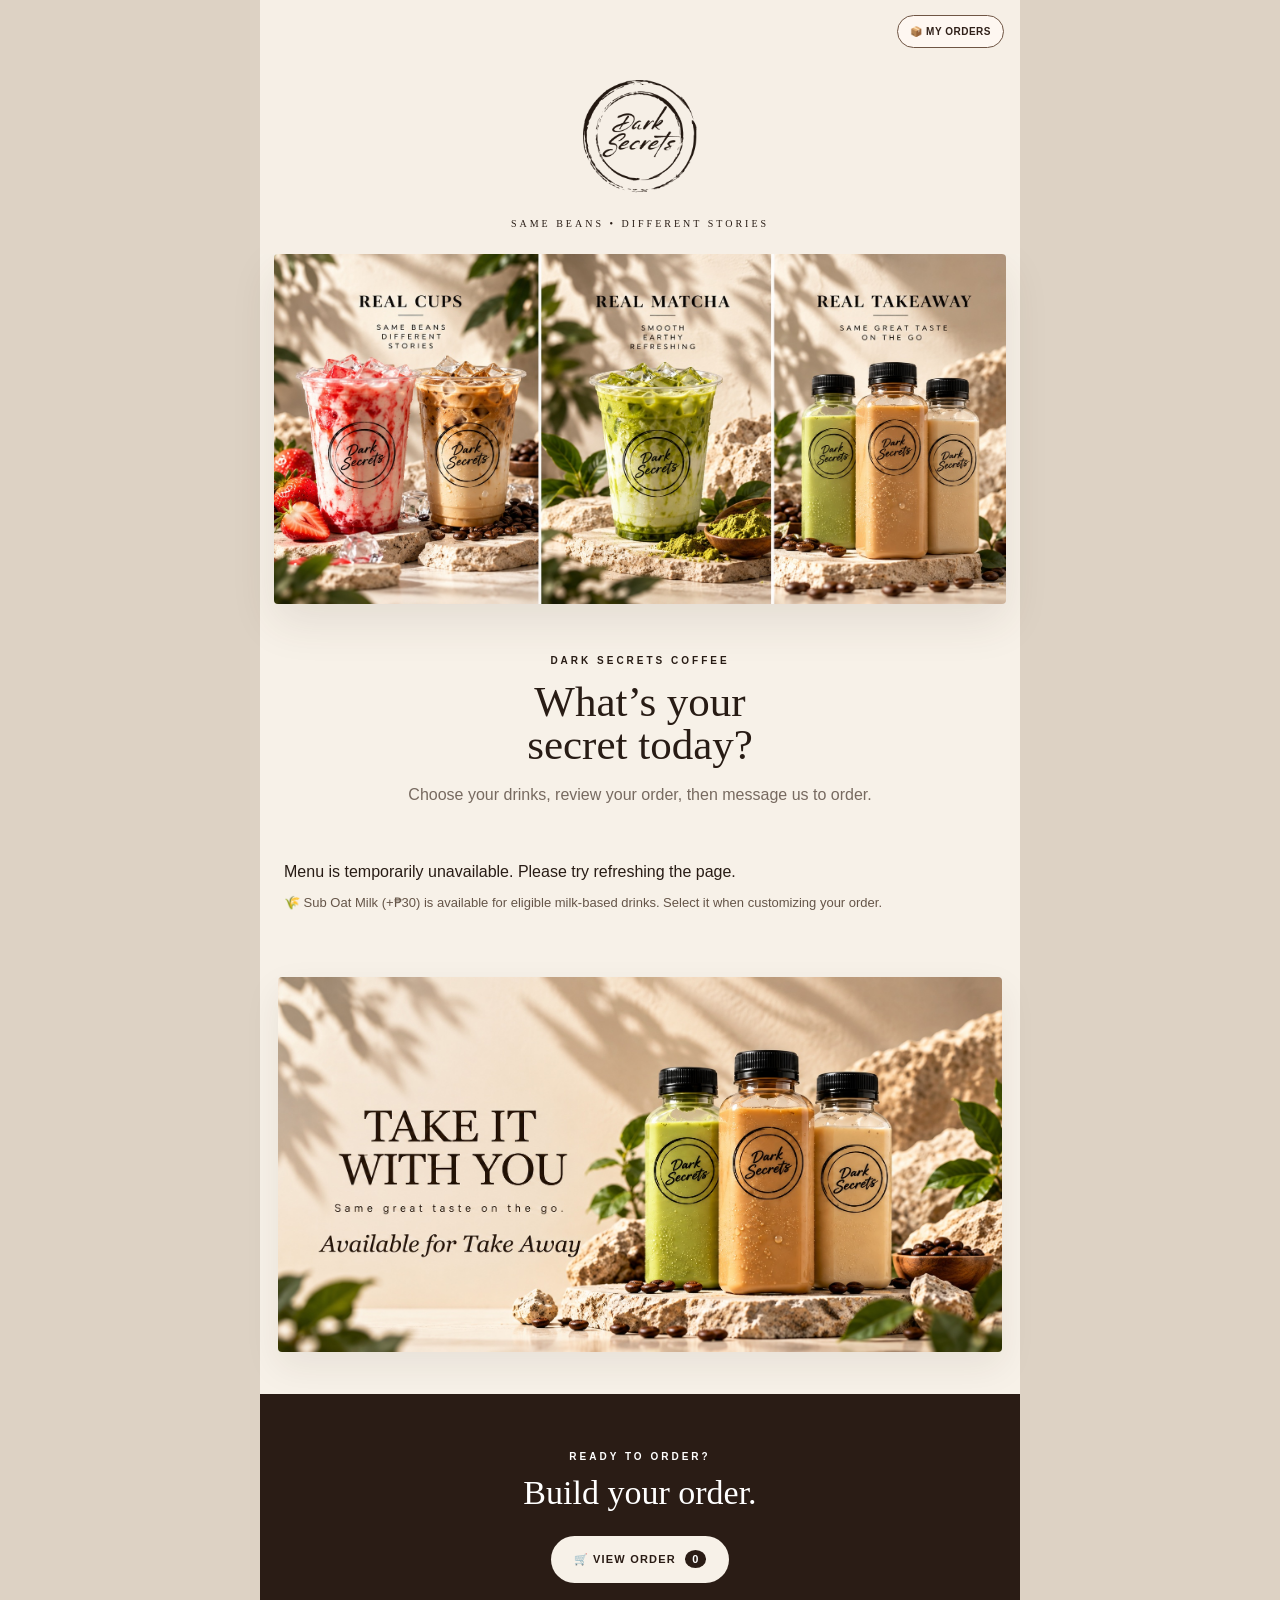
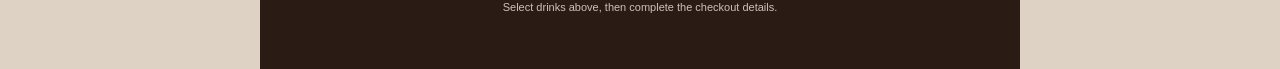
==== commit b190e2da: "Add dynamic Supabase product menu to TEST website" ====
--- a/index.html
+++ b/index.html
@@ -30,23 +30,7 @@
 <section class="welcome"><span>DARK SECRETS COFFEE</span><h1>What’s your<br>secret today?</h1><p>Choose your drinks, review your order, then message us to order.</p></section>
 
 <section class="menu">
-  <div class="group">
-    <h2>☕ Coffee</h2>
-    <div class="menu-item" data-name="Coffee Americano" data-price="100" data-drink="true"><span>Coffee Americano</span><b>₱100</b><button class="add-btn" type="button">+ ADD</button></div>
-    <div class="menu-item" data-name="Amerikano Sunrise" data-price="110" data-drink="true"><span>Amerikano Sunrise</span><b>₱110</b><button class="add-btn" type="button">+ ADD</button></div>
-    <div class="menu-item" data-name="Cafe Latte" data-price="115" data-drink="true"><span>Cafe Latte</span><b>₱115</b><button class="add-btn" type="button">+ ADD</button></div>
-    <div class="menu-item" data-name="Spanish Latte" data-price="125" data-drink="true"><span>Spanish Latte</span><b>₱125</b><button class="add-btn" type="button">+ ADD</button></div>
-    <div class="menu-item" data-name="White Chocolate Mocha" data-price="125" data-drink="true"><span>White Chocolate Mocha</span><b>₱125</b><button class="add-btn" type="button">+ ADD</button></div>
-    <div class="menu-item" data-name="Caramel Macchiato" data-price="125" data-drink="true"><span>Caramel Macchiato</span><b>₱125</b><button class="add-btn" type="button">+ ADD</button></div>
-    <small>All of our coffee drinks are standard double-shot.</small>
-  </div>
-  <div class="group">
-    <h2>◒ Non-Coffee</h2>
-    <div class="menu-item" data-name="Matcha Latte" data-price="130" data-drink="true"><span>Matcha Latte</span><b>₱130</b><button class="add-btn" type="button">+ ADD</button></div>
-    <div class="menu-item" data-name="Matcha Strawberry" data-price="150" data-drink="true"><span>Matcha Strawberry</span><b>₱150</b><button class="add-btn" type="button">+ ADD</button></div>
-    <div class="menu-item" data-name="Berries and Cream" data-price="100" data-drink="true"><span>Berries and Cream</span><b>₱100</b><button class="add-btn" type="button">+ ADD</button></div>
-    <div class="menu-item" data-name="Hot Chocolate" data-price="80" data-drink="true"><span>Hot Chocolate</span><b>₱80</b><button class="add-btn" type="button">+ ADD</button></div>
-  </div>
+  <div id="dynamicMenu" aria-live="polite"><p>Loading drinks…</p></div>
   <p class="oat-note">🌾 Sub Oat Milk (+₱30) is available for eligible milk-based drinks. Select it when customizing your order.</p>
 </section>
 
@@ -123,6 +107,6 @@
 <script src="https://challenges.cloudflare.com/turnstile/v0/api.js?render=explicit" async defer></script>
 <script src="supabase-config.js"></script>
 <script src="checkout-config.js"></script>
-<script src="order.js?v=payment-phase1-20261015"></script>
+<script src="order.js?v=dynamic-menu-preview-1"></script>
 </body>
 </html>
